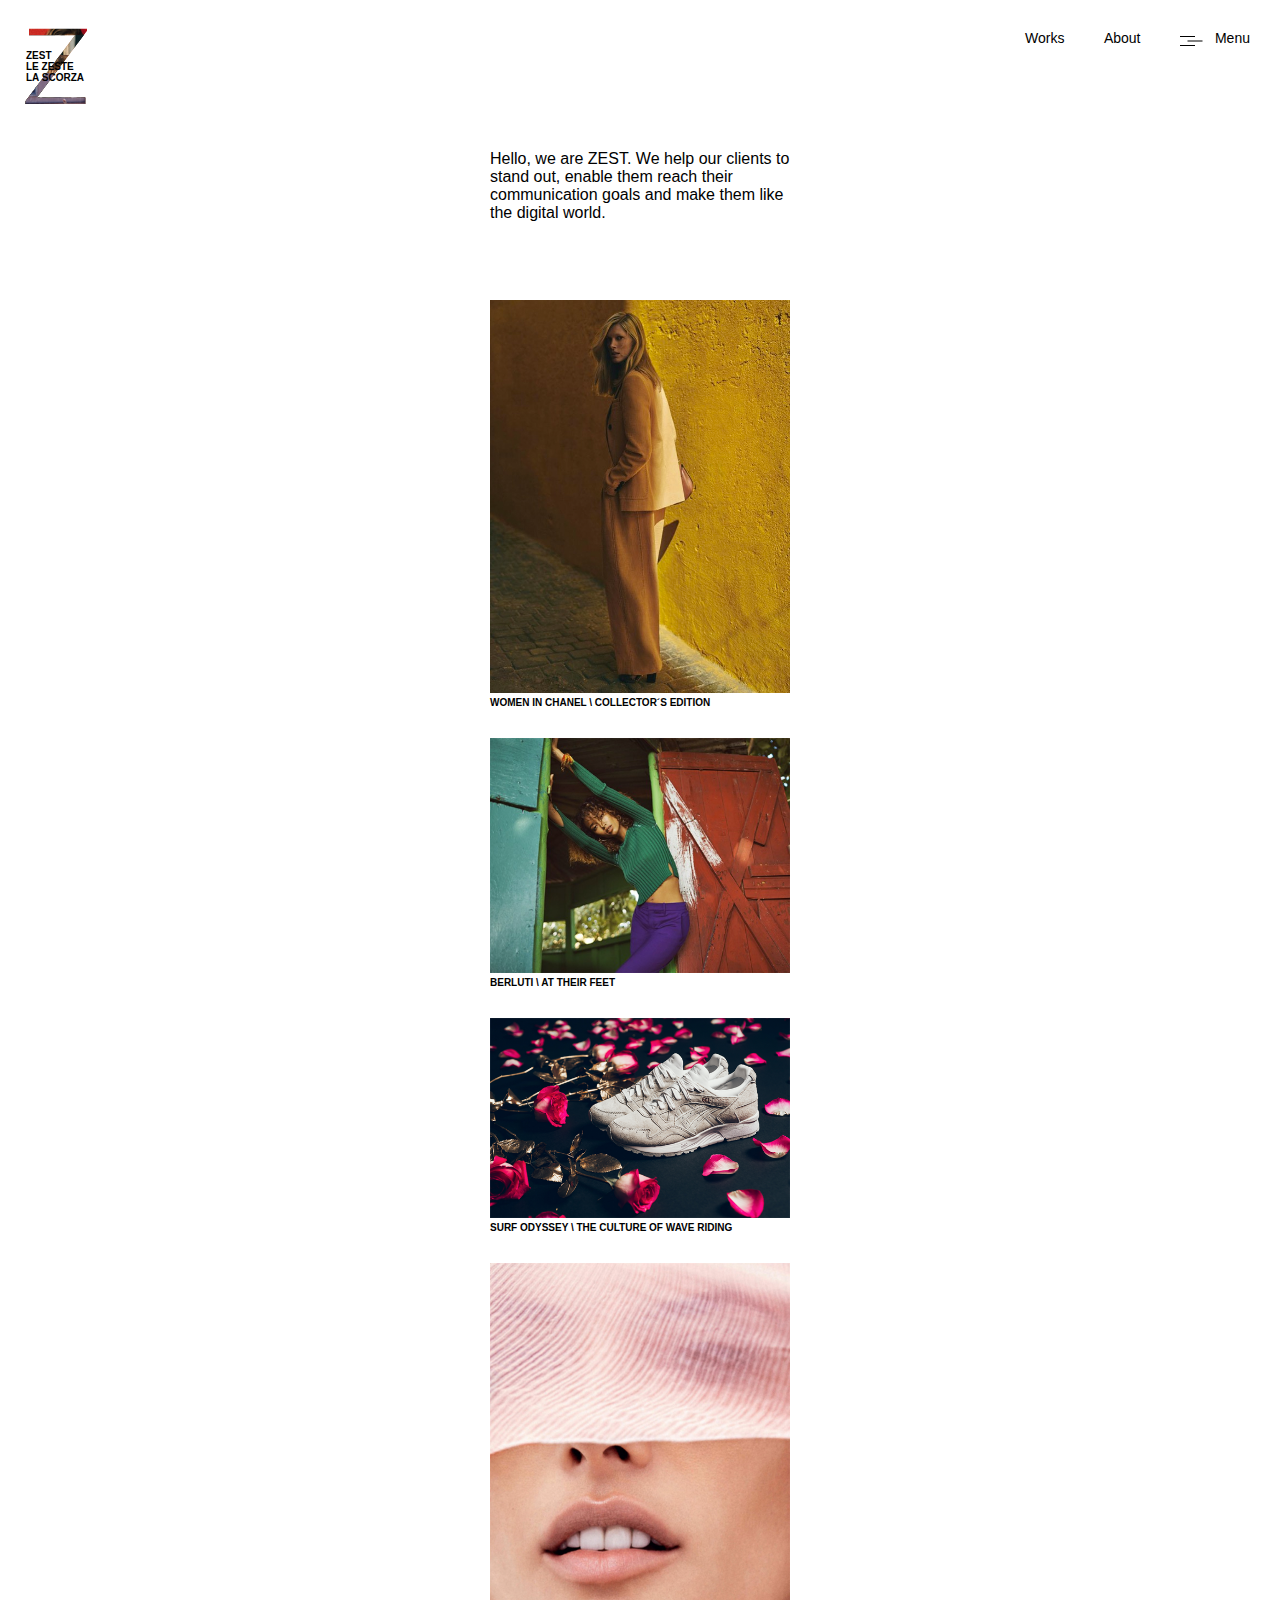
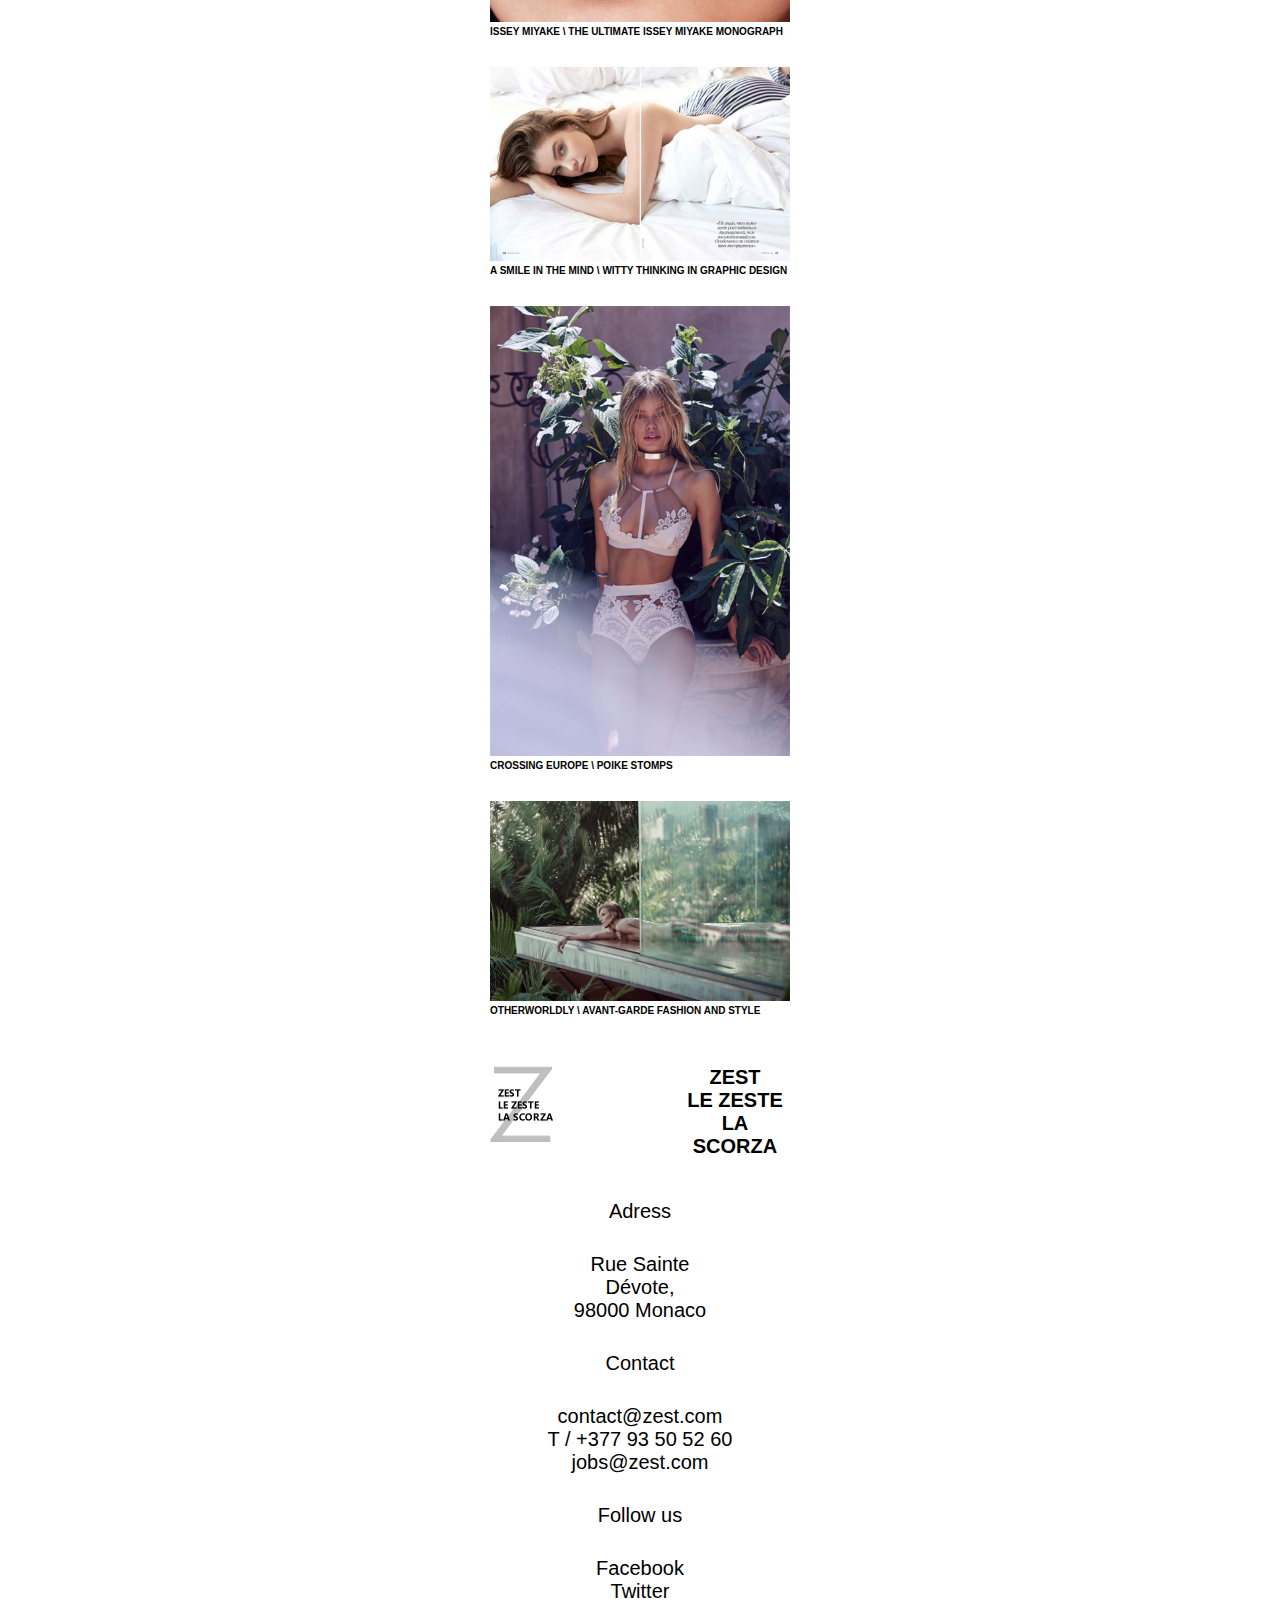
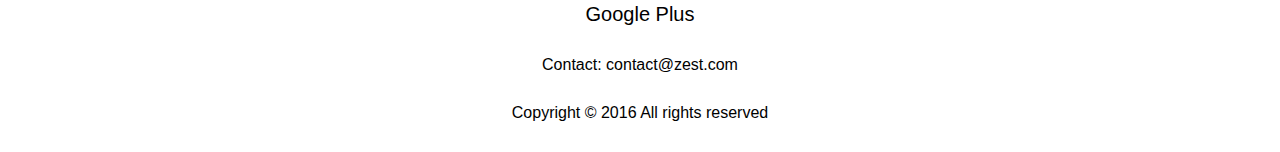
==== works.html @ cc7664b8 "Works subpage added" ====
<!DOCTYPE html>
<html lang="en">

<head>
  <meta charset="UTF-8">
  <meta name="viewport" content="width=device-width, initial-scale=1.0">
  <meta http-equiv="X-UA-Compatible" content="ie=edge">
  <title>Document</title>
  <link rel="stylesheet" href="works.css">
</head>

<body>
  <div class="logo">
    <div class="logo__z-letter" style="background-image: url('pics/works/mobileZ.png')"></div>
    <span class="logo__text">ZEST <br /> LE ZESTE <br />LA SCORZA</span>
  </div>
  <div class='menu-desktop'>
    <ul>
      <li class='menu-desktop__item'><span><a href='/works.html'>Works</a></span></li>
      <li class='menu-desktop__item'><span>About</span></li>
      <li class='menu-desktop__item'>
        <div class="burger-icon">
          <div></div>
          <div></div>
          <div></div>
        </div>
        <span class="last-menu-item">Menu</span>
      </li>
    </ul>
  </div>

  <header>
    Hello, we are ZEST. We help our clients to stand out, enable them reach their communication goals and make them
    like the digital world.
  </header>

  <main>
    <figure class='works__card'>
      <img src="pics/works/items/woman_in_chanel-mobile.png" alt="woman_in_chanel" class="mobile">
      <img src="pics/works/items/woman_in_chanel-desktop.png" alt="woman_in_chanel" class="desktop">
      <figcaption>
        WOMEN IN CHANEL \ COLLECTOR´S EDITION
      </figcaption>
    </figure>

    <figure class='works__card'>
      <img src="pics/works/items/BERLUTI_AT_THEIR_FEET-mobile.png" alt="BERLUTI \ AT THEIR FEET" class="mobile">
      <img src="pics/works/items/BERLUTI_AT_THEIR_FEET-desktop.png" alt="BERLUTI \ AT THEIR FEET" class="desktop">
      <figcaption>
        BERLUTI \ AT THEIR FEET
      </figcaption>
    </figure>

    <figure class='works__card'>
      <img src="pics/works/items/surf_oddysay-mobile.png" alt="SURF ODYSSEY \ THE CULTURE OF WAVE RIDING" class="mobile">
      <img src="pics/works/items/surf_oddysay-desktop.png" alt="SURF ODYSSEY \ THE CULTURE OF WAVE RIDING" class="desktop">
      <figcaption>
        SURF ODYSSEY \ THE CULTURE OF WAVE RIDING
      </figcaption>
    </figure>

    <figure class='works__card'>
      <img src="pics/works/items/ISSEY_MIYAKE-mobile.png" alt="ISSEY MIYAKE \ THE ULTIMATE ISSEY MIYAKE MONOGRAPH"
        class="mobile">
      <img src="pics/works/items/ISSEY_MIYAKE-desktop.png" alt="ISSEY MIYAKE \ THE ULTIMATE ISSEY MIYAKE MONOGRAPH"
        class="desktop">
      <figcaption>
        ISSEY MIYAKE \ THE ULTIMATE ISSEY MIYAKE MONOGRAPH
      </figcaption>
    </figure>

    <figure class='works__card'>
      <img src="pics/works/items/woman_in_bed-mobile.png" alt="A SMILE IN THE MIND \ WITTY THINKING IN GRAPHIC DESIGN"
        class="mobile">
      <img src="pics/works/items/woman_in_bed-desktop.png" alt="A SMILE IN THE MIND \ WITTY THINKING IN GRAPHIC DESIGN"
        class="desktop">
      <figcaption>
        A SMILE IN THE MIND \ WITTY THINKING IN GRAPHIC DESIGN
      </figcaption>
    </figure>

    <figure class='works__card'>
      <img src="pics/works/items/CROSSING_EUROPE-mobile.png" alt="CROSSING EUROPE \ POIKE STOMPS" class="mobile">
      <img src="pics/works/items/CROSSING_EUROPE-desktop.png" alt="CROSSING EUROPE \ POIKE STOMPS" class="desktop">
      <figcaption>
        CROSSING EUROPE \ POIKE STOMPS
      </figcaption>
    </figure>

    <figure class='works__card'>
      <img src="pics/works/items/OTHERWORLDLY-mobile.png" alt="OTHERWORLDLY \ AVANT-GARDE FASHION AND STYLE" class="mobile">
      <img src="pics/works/items/OTHERWORLDLY-desktop.png" alt="OTHERWORLDLY \ AVANT-GARDE FASHION AND STYLE" class="desktop">
      <figcaption>
        OTHERWORLDLY \ AVANT-GARDE FASHION AND STYLE
      </figcaption>
    </figure>

    <footer>
      <div class="main">
        <div class="logo_and_motto">
          <img src="pics/works/footer_logo-mobile.png" alt="footer_logo" class="mobile">
          <img src="pics/works/footer_logo-desktop.png" alt="footer_logo" class="desktop">
          <p class="motto">ZEST <br /> LE ZESTE <br /> LA SCORZA</p>
        </div>
      </div>

      <div class="adress">
        <h5>
          Adress
        </h5>
        <p>Rue Sainte <br /> Dévote,<br /> 98000 Monaco</p>
      </div>

      <div class="adress">
        <h5>
          Contact
        </h5>
        <p>contact@zest.com <br /> T / +377 93 50 52 60<br /> jobs@zest.com</p>
      </div>

      <div class="adress">
        <h5>
          Follow us
        </h5>
        <p>Facebook <br> Twitter <br> Google Plus</p>
      </div>

      <div class="adress">
        Contact: contact@zest.com
      </div>

      <div class="adress">
        Copyright &copy; 2016 All rights reserved
      </div>


    </footer>
  </main>

</body>

</html>
---- works.css ----
* {
  margin: 0;
  padding: 0;
  box-sizing: border-box;
}

ul {
  display: flex;
  list-style-type: none;
}

body {
  font-family: "Segoe UI", Tahoma, Geneva, Verdana, sans-serif;
}

header {
  width: 300px;
  position: absolute;
  top: 150px;
  left: 50%;
  transform: translateX(-50%);
}

a {
  color: #000;
  text-decoration: none;
}

.logo {
  position: absolute;
  z-index: 1;
  color: #000;
  top: 28px;
  left: 25px;
}

.logo__z-letter {
  z-index: -1;
  height: 76px;
  width: 62px;
}

.logo__text {
  font-size: 10px;
  position: absolute;
  width: 60px;
  font-weight: bold;
  top: 50%;
  left: 50%;
  transform: translate(-50%, -50%);
}

.menu-desktop {
  position: absolute;
  top: 30px;
  right: 30px;
  z-index: 3;
  height: 16px;
  width: 225px;
}

.menu-desktop ul {
  justify-content: space-between;
  color: #000;
}

.menu-desktop__item {
  font-size: 14px;
  cursor: pointer;
}

.menu-desktop__item span {
  display: none;
}

.menu-desktop__item:last-child {
  display: flex;
  justify-content: space-between;
  width: 15px;
}

.burger-icon {
  position: relative;
  top: 6px;
  height: 10px;
  width: 15px;
  z-index: 3;
  transition: transform 0.5s 0.5s;
  cursor: pointer;
}

.burger-icon div {
  position: absolute;
  width: 15px;
  height: 1px;
  background-color: #000;
  transition: 0.5s, background-color 0.5s 0.5s;
}

.burger-icon div:nth-child(1) {
  top: 0;
}

.burger-icon div:nth-child(2) {
  top: 50%;
  transform: translate(50%, -50%);
}

.burger-icon div:nth-child(3) {
  bottom: 0;
}

.burger-icon.active {
  transform: rotate(720deg);
}

.burger-icon.active div:nth-child(1) {
  transform: rotate(-45deg) translate(-2px, 0px);
  width: 10px;
  background-color: #000;
}

.burger-icon.active div:nth-child(2) {
  transform: translate(0, -50%);
  background-color: #000;
}

.burger-icon.active div:nth-child(3) {
  transform: rotate(45deg) translate(-2px, 0px);
  width: 10px;
  background-color: #000;
}

/* === WORKS STYLES === */
main {
  position: absolute;
  top: 300px;
  left: 50%;
  transform: translateX(-50%);
  display: flex;
  flex-direction: column;
}

.desktop {
  display: none;
}

.works__card {
  width: 300px;
}

.works__card:not(:nth-child(1)) {
  margin-top: 30px;
}

.works__card img {
  width: 100%;
}

.works__card figcaption {
  font-size: 10px;
  font-weight: bold;
}

/* === footer styles === */
.logo_and_motto,
.main {
  display: flex;
}

.main {
  flex-direction: column;
}

.logo_and_motto {
  justify-content: space-between;
  margin-top: 50px;
}

.motto {
  width: 110px;
  height: 134px;
  font-size: 20px;
  font-weight: bold;
}

footer .mobile {
  width: 63px;
  height: 76px;
}

.adress {
  margin-bottom: 30px;
  text-align: center;
}

.adress h5,
p {
  text-align: center;
}

.adress h5 {
  font-size: 20px;
  font-weight: 400;
}

.adress p {
  font-size: 20px;
  margin-top: 30px;
}

@media screen and (min-width: 1024px) {
  nav {
    width: 50vw;
  }

  .menu-desktop__item span {
    display: inline;
  }

  .menu-desktop__item:last-child {
    width: 70px;
  }

  .header__title {
    font-size: 100px;
  }

  .header__text {
    font-size: 100px;
  }

  .burger-icon.active div:nth-child(1) {
    background-color: #fff;
  }

  .burger-icon.active div:nth-child(2) {
    background-color: #fff;
  }

  .burger-icon.active div:nth-child(3) {
    background-color: #fff;
  }
}
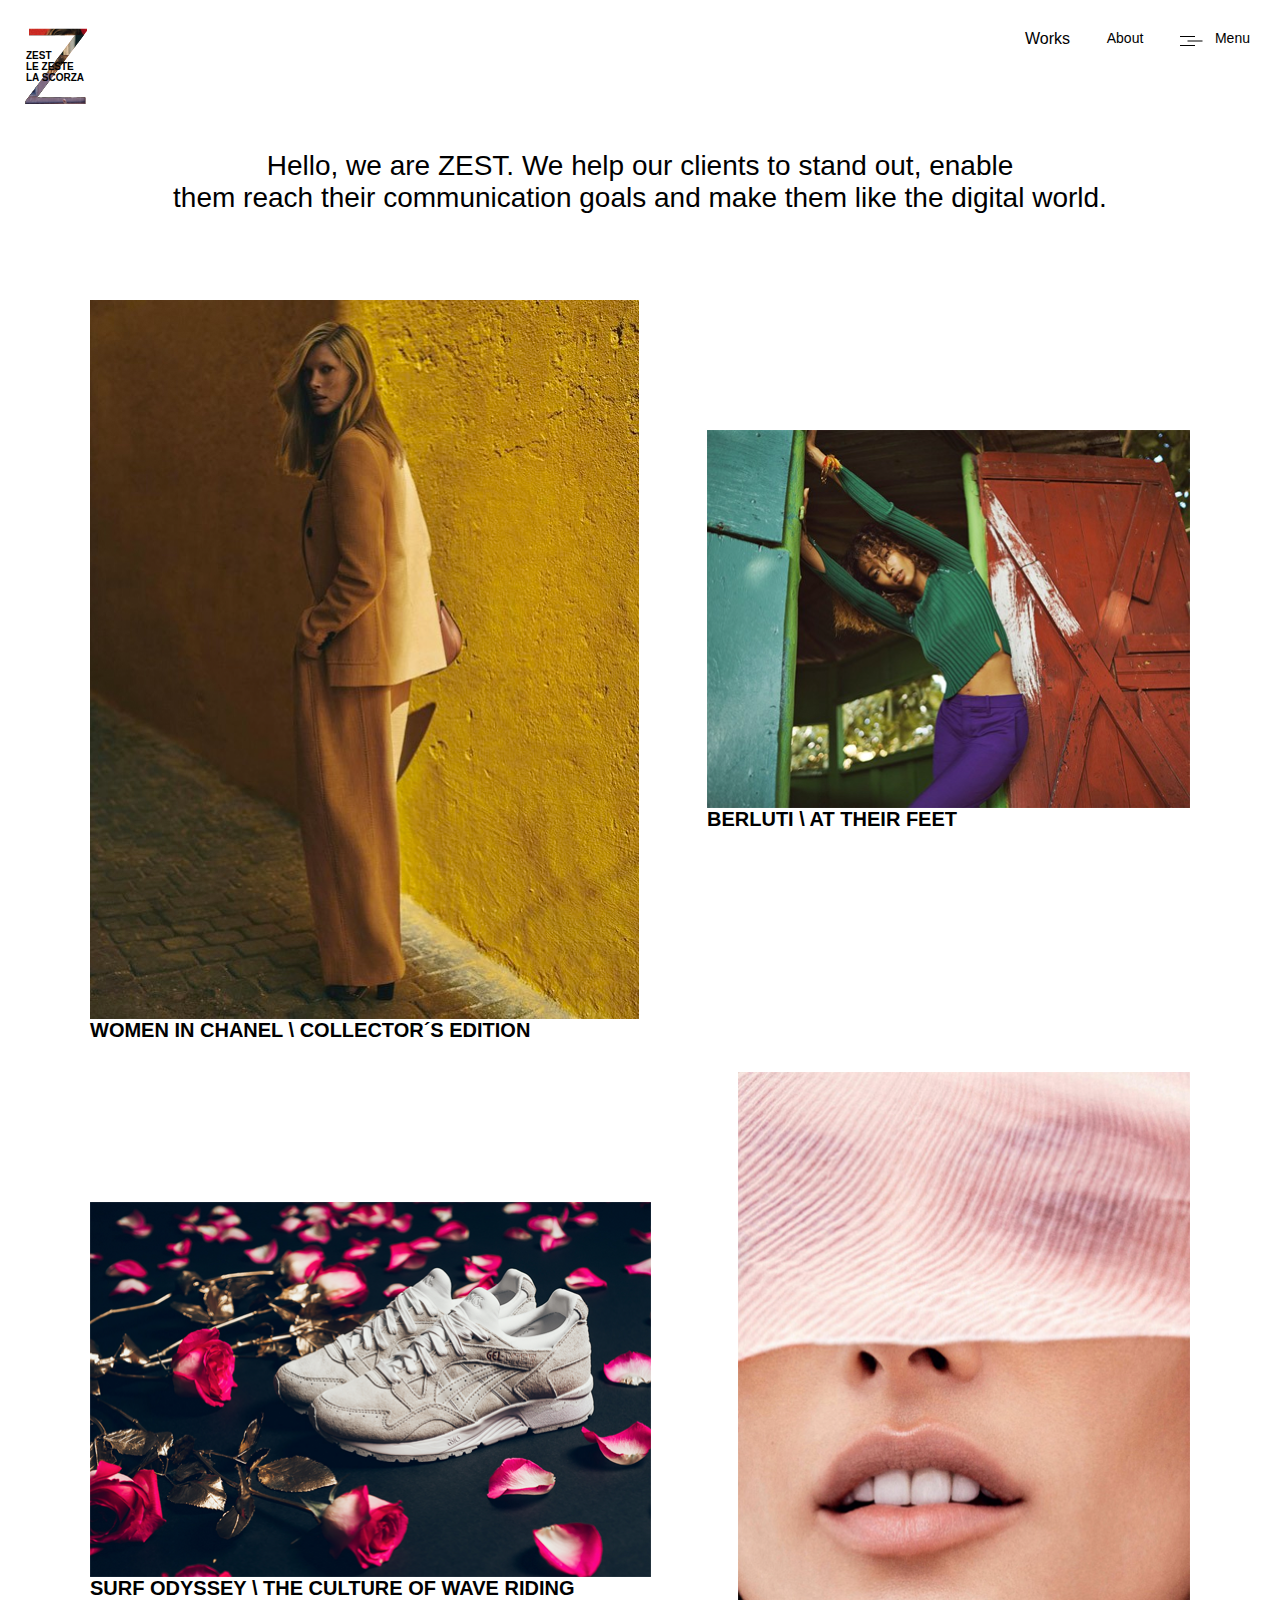
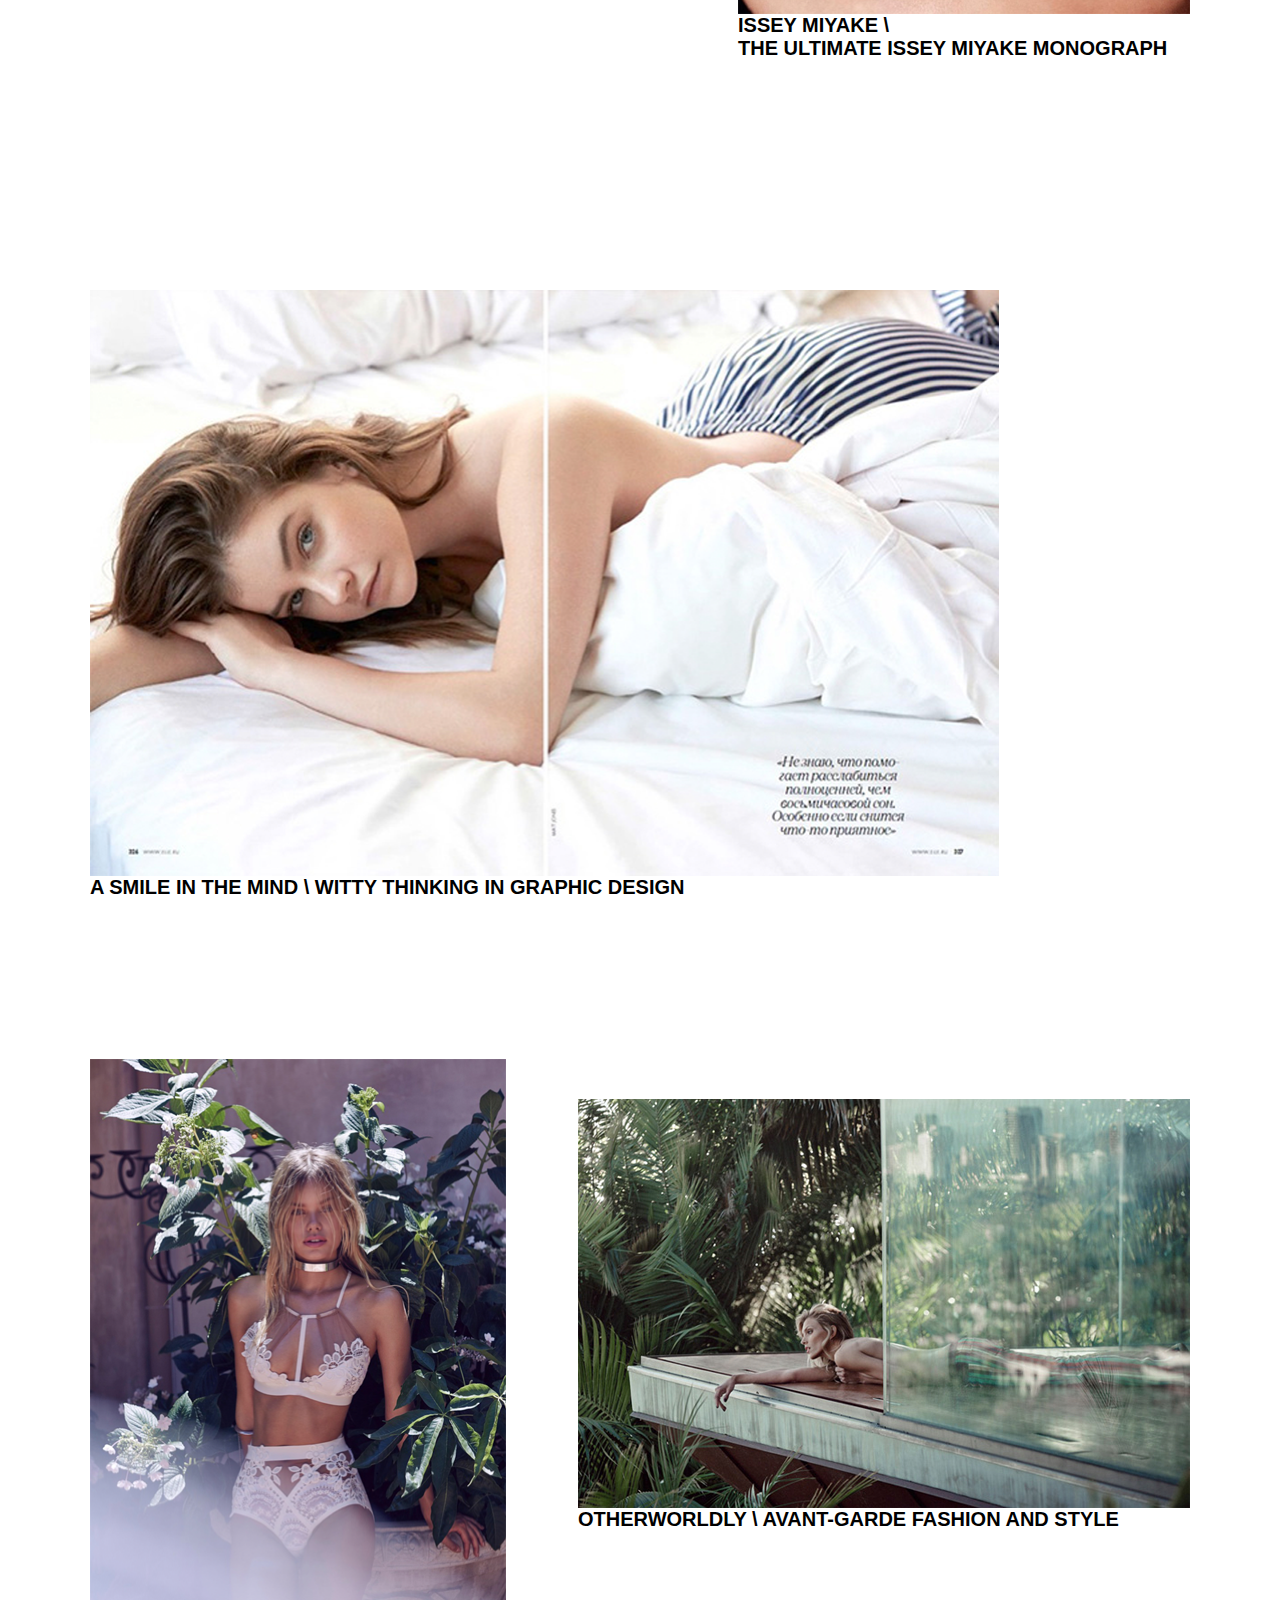
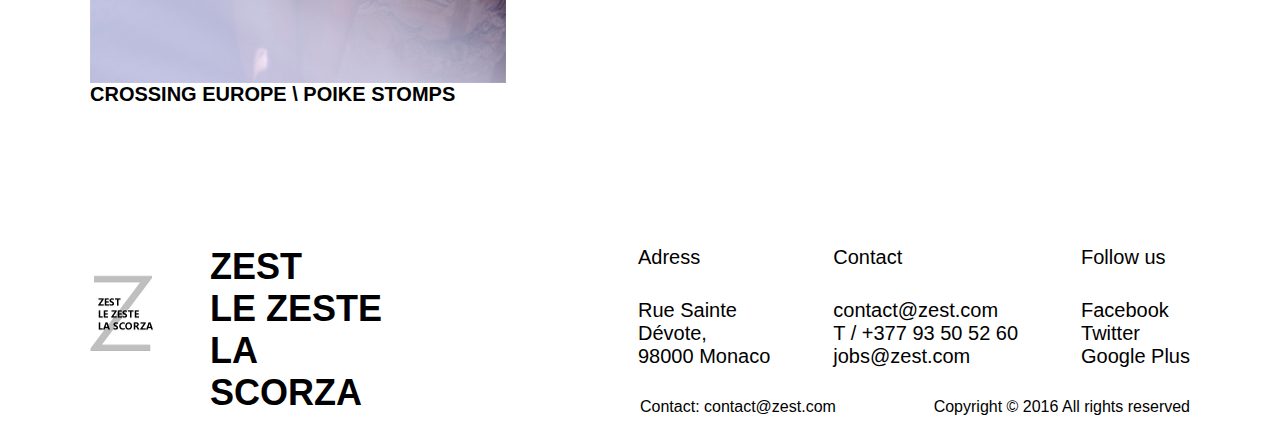
==== commit c097b0f2: "Updates - work section fully done" ====
--- a/works.html
+++ b/works.html
@@ -16,7 +16,7 @@
   </div>
   <div class='menu-desktop'>
     <ul>
-      <li class='menu-desktop__item'><span><a href='/works.html'>Works</a></span></li>
+      <li class='menu-desktop__item'><span><a href='works.html'>Works</a></span></li>
       <li class='menu-desktop__item'><span>About</span></li>
       <li class='menu-desktop__item'>
         <div class="burger-icon">
@@ -29,8 +29,32 @@
     </ul>
   </div>
 
+  <nav>
+    <ul class="options">
+      <li><span><a href='works.html'>Works</a></span></li>
+      <li>About</li>
+    </ul>
+    <ul class='languages'>
+      <li>EN</li>
+      <li>FR</li>
+      <li>IT</li>
+    </ul>
+    <div class="nav-list">
+      <img src="pics/menu-list/zepherist.png" alt="zepherist">
+      <img src="pics/menu-list/evengelist.png" alt="evangelism">
+      <img src="pics/menu-list/superstition.png" alt="superstition">
+      <img src="pics/menu-list/tender.png" alt="tender">
+    </div>
+    <ul class='socials'>
+      <li>Facebook</li>
+      <li>Twitter</li>
+      <li>Google Plus</li>
+    </ul>
+  </nav>
+
   <header>
-    Hello, we are ZEST. We help our clients to stand out, enable them reach their communication goals and make them
+    Hello, we are ZEST. We help our clients to stand out, enable <br /> them reach their communication goals and make
+    them
     like the digital world.
   </header>
 
@@ -65,7 +89,7 @@
       <img src="pics/works/items/ISSEY_MIYAKE-desktop.png" alt="ISSEY MIYAKE \ THE ULTIMATE ISSEY MIYAKE MONOGRAPH"
         class="desktop">
       <figcaption>
-        ISSEY MIYAKE \ THE ULTIMATE ISSEY MIYAKE MONOGRAPH
+        ISSEY MIYAKE \ <br /> THE ULTIMATE ISSEY MIYAKE MONOGRAPH
       </figcaption>
     </figure>
 
@@ -136,7 +160,7 @@
 
     </footer>
   </main>
-
+  <script src="app.js"></script>
 </body>
 
 </html>--- a/works.css
+++ b/works.css
@@ -7,6 +7,15 @@
 ul {
   display: flex;
   list-style-type: none;
+}
+
+nav {
+  position: absolute;
+  height: 100vh;
+  width: 100vw;
+  z-index: 2;
+  background-color: #fff;
+  font-size: 18px;
 }
 
 body {
@@ -162,9 +171,61 @@
   font-weight: bold;
 }
 
+/* === nav styles ===*/
+nav {
+  transform: translateX(-100%);
+  transition: 0.5s 0.5s;
+}
+
+nav li {
+  cursor: pointer;
+}
+
+nav.active {
+  transform: translateX(0);
+}
+
+.options {
+  position: absolute;
+  left: 15px;
+  top: 65px;
+  width: 120px;
+  justify-content: space-between;
+}
+
+.languages {
+  position: absolute;
+  top: 65px;
+  right: 30px;
+  width: 91px;
+  justify-content: space-between;
+  font-weight: bold;
+}
+
+.nav-list {
+  height: 355px;
+  position: absolute;
+  top: 50%;
+  left: 15px;
+  transform: translate(0, -50%);
+  width: calc(100vw - 60px);
+}
+
+.nav-list img {
+  margin-bottom: 16px;
+  width: 100%;
+}
+
+.socials {
+  position: absolute;
+  bottom: 65px;
+  left: 15px;
+  width: 264px;
+  justify-content: space-between;
+}
+
 /* === footer styles === */
-.logo_and_motto,
-.main {
+.logo_and_motto {
   display: flex;
 }
 
@@ -209,11 +270,94 @@
   margin-top: 30px;
 }
 
+@media screen and (min-width: 501px) {
+  .options {
+    top: 65px;
+    left: 85px;
+  }
+
+  .languages {
+    right: 85px;
+  }
+
+  .nav-list {
+    left: 85px;
+  }
+
+  .socials {
+    left: 85px;
+  }
+
+  .nav-list {
+    width: 415px;
+  }
+
+  .nav-list img {
+    width: initial;
+  }
+
+  .copyrights {
+    width: 200px;
+  }
+
+  .contact {
+    width: 202px;
+  }
+}
+
+@media screen and (min-width: 768px) {
+  main {
+    width: 720px;
+    flex-direction: row;
+    flex-shrink: 1;
+    flex-wrap: wrap;
+    justify-content: space-between;
+  }
+
+  .works__card {
+    width: 300px;
+  }
+
+  .works__card img {
+    width: 300px;
+  }
+
+  footer {
+    width: 100%;
+    display: flex;
+    flex-wrap: wrap;
+    justify-content: space-between;
+    margin-top: 50px;
+  }
+
+  .logo_and_motto {
+    width: 200px;
+  }
+
+  .logo_and_motto p {
+    text-align: left;
+  }
+}
+
 @media screen and (min-width: 1024px) {
   nav {
     width: 50vw;
   }
 
+  header {
+    width: 950px;
+    text-align: center;
+    font-size: 28px;
+  }
+
+  ul a {
+    font-size: 16px;
+  }
+
+  nav a {
+    font-size: 18px;
+  }
+
   .menu-desktop__item span {
     display: inline;
   }
@@ -230,15 +374,105 @@
     font-size: 100px;
   }
 
+  main {
+    width: 1100px;
+  }
+
+  .works__card {
+    width: initial;
+  }
+
+  .mobile {
+    display: none;
+  }
+
+  .desktop {
+    display: block;
+  }
+
+  .works__card figcaption {
+    font-size: 20px;
+  }
+
+  .works__card img,
+  .works__card figcaption {
+    position: relative;
+  }
+
+  .works__card:nth-child(1) img {
+    width: 549px;
+  }
+
+  .works__card:nth-child(2) img,
+  .works__card:nth-child(2) figcaption {
+    width: 483px;
+    top: 100px;
+  }
+
+  .works__card:nth-child(3) img,
+  .works__card:nth-child(3) figcaption {
+    width: 561px;
+    top: 130px;
+  }
+
+  .works__card:nth-child(4) img {
+    width: 452px;
+  }
+
+  .works__card:nth-child(5) img {
+    width: 909px;
+    margin-top: 200px;
+  }
+
+  .works__card:nth-child(6) img {
+    width: 416px;
+    margin-top: 130px;
+  }
+
+  .works__card:nth-child(7) img {
+    width: 612px;
+    margin-top: 170px;
+  }
+
   .burger-icon.active div:nth-child(1) {
-    background-color: #fff;
+    background-color: #000;
   }
 
   .burger-icon.active div:nth-child(2) {
-    background-color: #fff;
+    background-color: #000;
   }
 
   .burger-icon.active div:nth-child(3) {
-    background-color: #fff;
-  }
-}
+    background-color: #000;
+  }
+
+  footer {
+    margin-top: 140px;
+  }
+
+  .logo_and_motto {
+    width: 320px;
+    align-items: center;
+    margin-top: 0;
+    margin-right: 165px;
+  }
+
+  .logo_and_motto img {
+    width: 63px;
+    height: 76px;
+  }
+
+  .logo_and_motto .motto {
+    font-size: 36px;
+    width: 200px;
+  }
+
+  .adress:nth-child(5) {
+    margin-left: 550px;
+  }
+
+  .adress h5,
+  .adress p {
+    text-align: left;
+  }
+}
